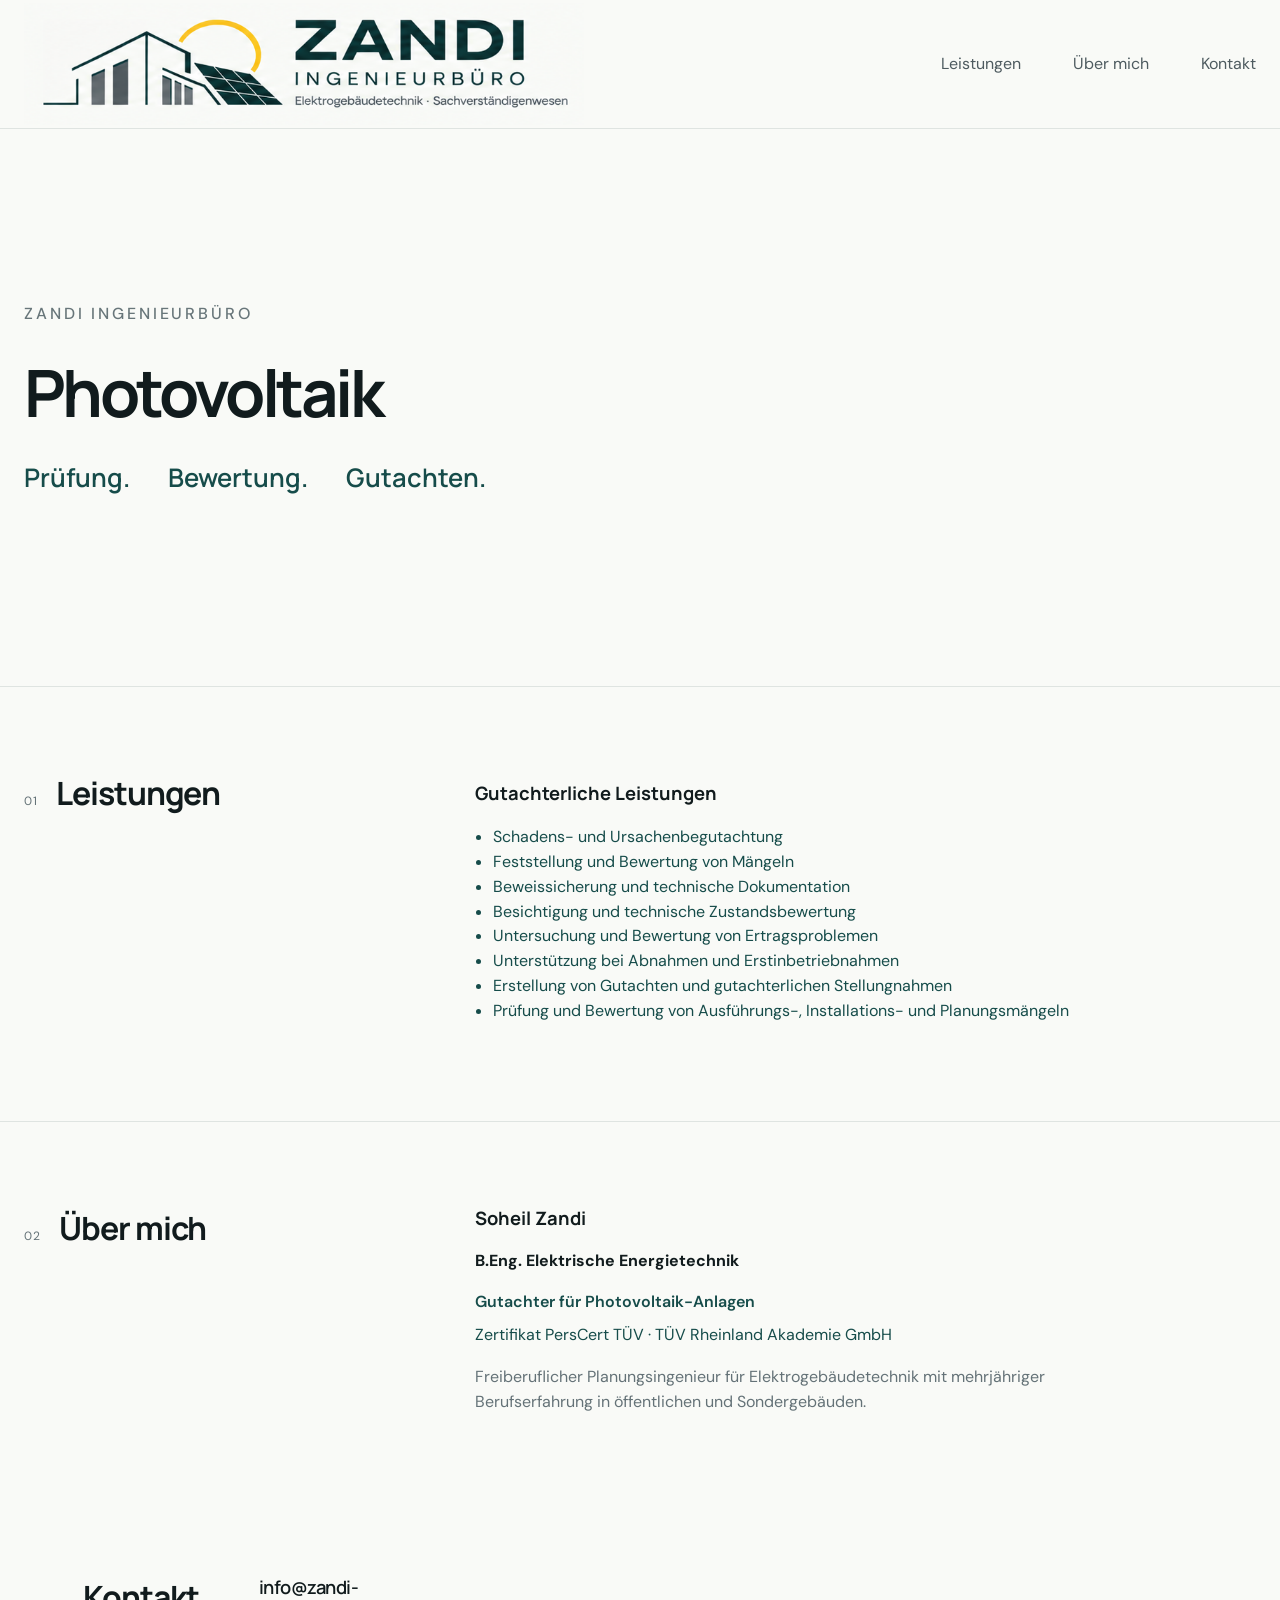
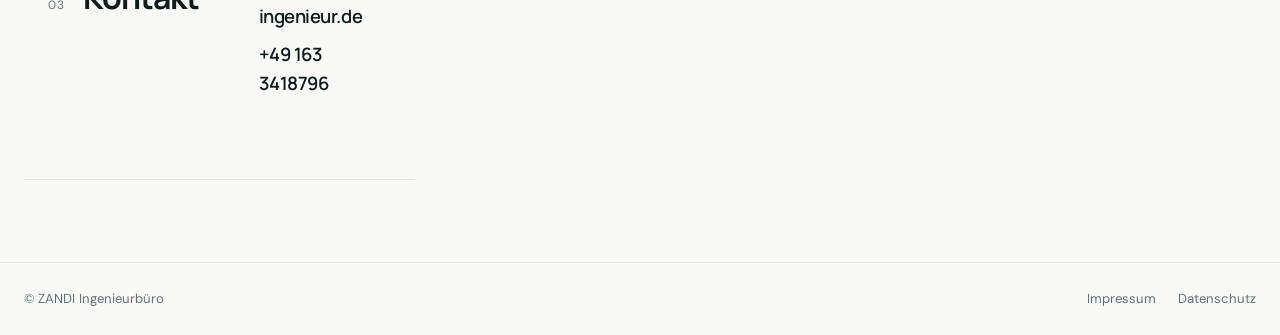
==== index.html @ fc0c9cb9 "Update index.html" ====
<!doctype html>
<html lang="de">
<head>
<meta charset="utf-8"><meta name="viewport" content="width=device-width,initial-scale=1">
<meta name="description" content="ZANDI Ingenieurbüro – Elektrogebäudetechnik und Sachverständigenwesen. Gutachter für Photovoltaik-Anlagen (TÜV).">
<title>ZANDI Ingenieurbüro</title><link rel="stylesheet" href="style.css">
</head>
<body>
<header class="site-header"><div class="container header-inner">
<a class="brand" href="#start" aria-label="ZANDI Ingenieurbüro"><img src="media/logo-zandi.png" alt="ZANDI Ingenieurbüro – Elektrogebäudetechnik · Sachverständigenwesen" class="site-logo"></a>
<nav><a href="#leistungen">Leistungen</a><a href="#ueber-mich">Über mich</a><a href="#kontakt">Kontakt</a></nav>
</div></header>
<main>
<section id="start" class="hero"><div class="container hero-content"><p class="eyebrow">ZANDI Ingenieurbüro</p><h1>Photovoltaik</h1><div class="hero-lines"><span>Prüfung.</span><span>Bewertung.</span><span>Gutachten.</span></div></div></section>
<section id="leistungen" class="section"><div class="container"><div class="section-heading"><span class="section-number">01</span><h2>Leistungen</h2></div>
<div class="cards">
<article class="card">
  <h3>Gutachterliche Leistungen</h3>
  <ul>
  <li>Schadens- und Ursachenbegutachtung</li>
  <li>Feststellung und Bewertung von Mängeln</li>
  <li>Beweissicherung und technische Dokumentation</li>
  <li>Besichtigung und technische Zustandsbewertung</li>
  <li>Untersuchung und Bewertung von Ertragsproblemen</li>
  <li>Unterstützung bei Abnahmen und Erstinbetriebnahmen</li>
  <li>Erstellung von Gutachten und gutachterlichen Stellungnahmen</li>
  <li>Prüfung und Bewertung von Ausführungs-, Installations- und Planungsmängeln</li>
</ul>
</article>
</div></div></section>
<section id="ueber-mich" class="section"><div class="container about-grid"><div class="section-heading"><span class="section-number">02</span><h2>Über mich</h2></div>
<div class="about-copy">
  <h3>Soheil Zandi</h3>
  <p class="degree"><strong>B.Eng. Elektrische Energietechnik</strong></p>
  <p class="qualification">Gutachter für Photovoltaik-Anlagen</p>
  <p class="certificate">Zertifikat PersCert TÜV · TÜV Rheinland Akademie GmbH</p>
  <p>Freiberuflicher Planungsingenieur für Elektrogebäudetechnik mit mehrjähriger Berufserfahrung in öffentlichen und Sondergebäuden.</p>
</div>
<section id="kontakt" class="section"><div class="container contact-grid"><div class="section-heading"><span class="section-number">03</span><h2>Kontakt</h2></div>
<div class="contact-copy"><a href="mailto:info@zandi-ingenieur.de">info@zandi-ingenieur.de</a><a href="tel:+491633418796">+49 163 3418796</a></div></div></section>
</main>
<footer class="site-footer"><div class="container footer-inner"><span>© ZANDI Ingenieurbüro</span><div><a href="impressum.html">Impressum</a><a href="datenschutz.html">Datenschutz</a></div></div></footer>
</body></html>
---- style.css ----
@import url('https://fonts.googleapis.com/css2?family=DM+Sans:wght@400;500;600&family=Manrope:wght@500;600;700&display=swap');

:root{
  --bg:#f9faf7;
  --surface:#ffffff;
  --text:#111b1d;
  --muted:#647277;
  --line:#dfe4e1;
  --accent:#164c4a;
  --max:1400px;
}

*{box-sizing:border-box}
html{scroll-behavior:smooth}
body{
  margin:0;
  background:var(--bg);
  color:var(--text);
  font-family:"DM Sans",Arial,sans-serif;
  line-height:1.55;
}
a{color:inherit;text-decoration:none}
.container{width:min(calc(100% - 48px),var(--max));margin:auto}

.site-header{
  position:sticky;
  top:0;
  z-index:10;
  background:rgba(249,250,247,.97);
  border-bottom:1px solid var(--line);
  backdrop-filter:blur(8px);
}
.header-inner{
  min-height:128px;
  display:flex;
  align-items:center;
  justify-content:space-between;
  gap:40px;
}
.brand{display:flex;align-items:center}
.site-logo{
  width:560px;
  height:auto;
  display:block;
}
nav{
  display:flex;
  gap:52px;
  font-size:1rem;
  color:#4e5b60;
}
nav a:hover,.site-footer a:hover,.contact-copy a:hover{color:var(--accent)}

.hero{
  min-height:62vh;
  display:flex;
  align-items:center;
  border-bottom:1px solid var(--line);
}
.hero-content{padding:105px 0 120px}
.eyebrow{
  margin:0 0 32px;
  color:#68767a;
  font-size:1rem;
  text-transform:uppercase;
  letter-spacing:.18em;
  font-weight:500;
}
h1,h2,h3{font-family:"Manrope",Arial,sans-serif;margin:0}
h1{
  max-width:1120px;
  font-size:clamp(3.2rem,5.1vw,5.2rem);
  line-height:1.02;
  letter-spacing:-.055em;
  font-weight:700;
}
.hero-lines{
  margin-top:32px;
  display:flex;
  flex-wrap:wrap;
  gap:10px 38px;
  font-family:"Manrope",Arial,sans-serif;
  font-size:clamp(1.25rem,2vw,1.65rem);
  font-weight:600;
  color:var(--accent);
}

.section{padding:82px 0;border-bottom:1px solid var(--line)}
.section-heading{display:flex;align-items:baseline;gap:18px;margin-bottom:38px}
.section-number{color:var(--muted);font-size:.75rem;letter-spacing:.1em}
h2{font-size:2rem;letter-spacing:-.035em}
.cards{display:grid;grid-template-columns:1fr 2fr;gap:60px;max-width:none}
.card{background:transparent;border:none;padding:0;min-height:0;grid-column:2;margin-top:-78px}
.card h3{font-size:1.15rem;margin-bottom:18px}
.card p{margin:0;color:var(--muted)}
.card li{color:var(--accent)}
.card ul{padding-left:18px}
.about-grid,.contact-grid{display:grid;grid-template-columns:1fr 2fr;gap:60px}
.about-grid .section-heading,.contact-grid .section-heading{margin-bottom:0}
.about-copy{max-width:700px}
.about-copy h3{font-size:1.15rem;margin-bottom:6px}
.qualification{margin:0 0 18px;color:var(--accent);font-weight:600}
.about-copy>p:last-child{color:var(--muted);max-width:650px}
.contact-copy{display:flex;flex-direction:column;gap:10px;font-family:"Manrope",Arial,sans-serif;font-size:1.15rem;font-weight:600;letter-spacing:-.025em}
.site-footer{padding:26px 0;color:var(--muted);font-size:.82rem}
.footer-inner{display:flex;justify-content:space-between;gap:20px}
.footer-inner div{display:flex;gap:22px}

@media(max-width:900px){
  .header-inner{min-height:100px}
  .site-logo{width:430px}
  nav{gap:24px;font-size:.9rem}
  .hero-content{padding:80px 0 90px}
}
@media(max-width:760px){
  .container{width:min(calc(100% - 32px),var(--max))}
  .header-inner{min-height:78px}
  .site-logo{width:250px}
  nav{gap:12px;font-size:.78rem}
  .hero{min-height:58vh}
  .hero-content{padding:62px 0}
  .eyebrow{font-size:.75rem;margin-bottom:22px}
  h1{font-size:clamp(2.35rem,10vw,4rem)}
  .hero-lines{gap:8px 22px;font-size:1.15rem}
  .cards{grid-template-columns:1fr}
  .card{min-height:auto;grid-column:1}
  .about-grid,.contact-grid{grid-template-columns:1fr;gap:26px}
  .section{padding:64px 0}
  .section-heading{margin-bottom:26px}
  .footer-inner{flex-direction:column}
}

/* Legal pages */
.legal-copy{max-width:900px}
.legal-copy .section-heading{margin-bottom:58px}
.legal-copy h1{max-width:none}
.legal-copy h3{font-size:1.45rem;margin-top:34px;margin-bottom:10px}
.legal-copy p{max-width:820px;margin:0 0 18px}
.legal-copy ul{max-width:820px;color:var(--text);padding-left:22px}
.legal-copy li{margin-bottom:6px}
@media(max-width:760px){
  .legal-copy .section-heading{margin-bottom:36px}
  .legal-copy h3{font-size:1.25rem;margin-top:28px}
}

.certificate{
  margin-top:-10px;
  margin-bottom:18px;
  font-size:1rem;
  font-weight:400;
  color:var(--accent);
}
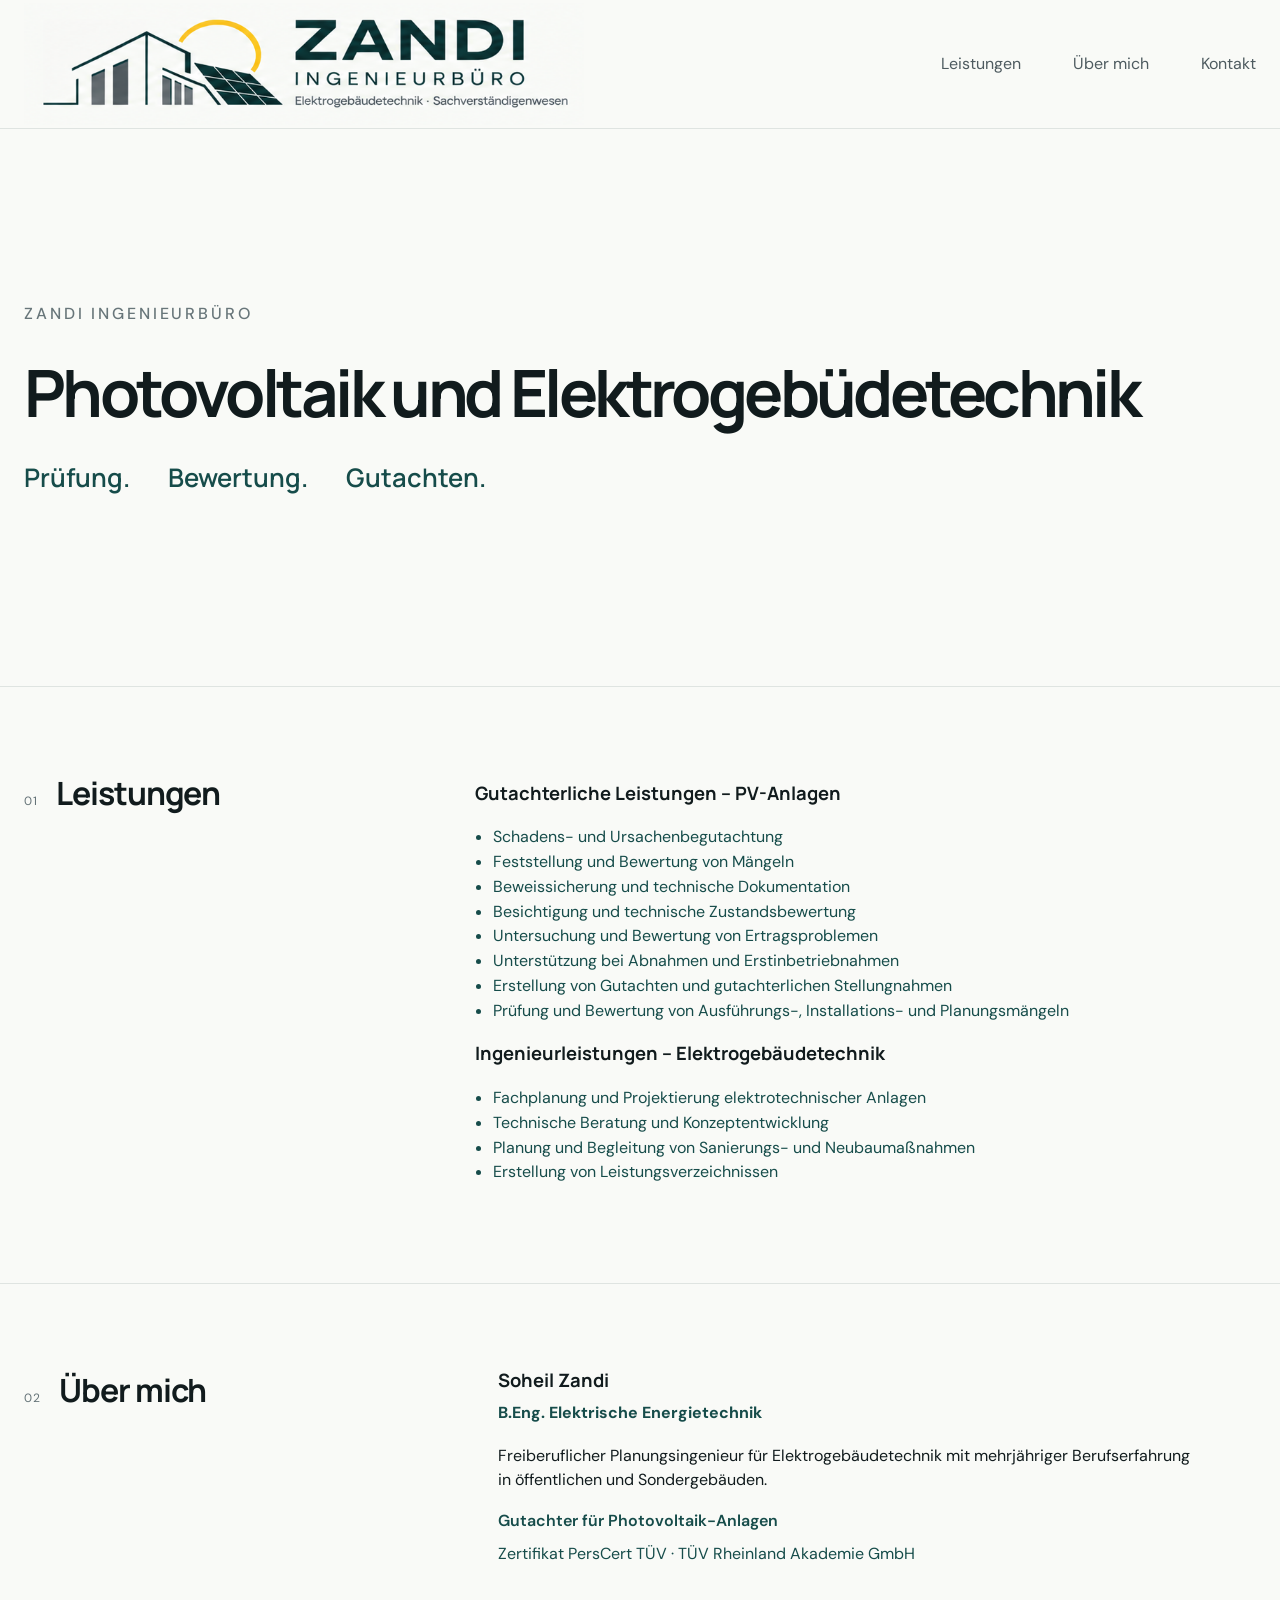
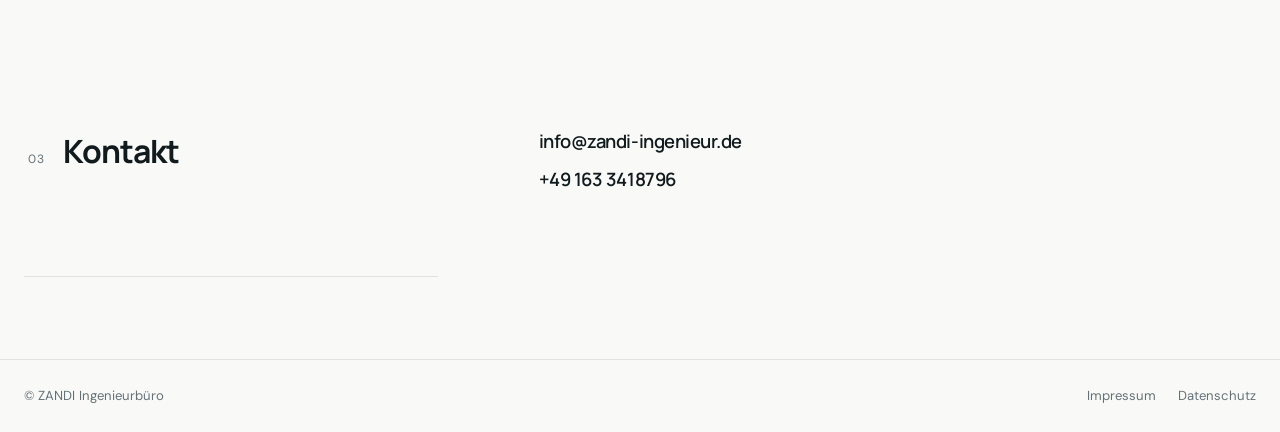
==== commit c9dcb472: "Update index.html" ====
--- a/index.html
+++ b/index.html
@@ -11,31 +11,39 @@
 <nav><a href="#leistungen">Leistungen</a><a href="#ueber-mich">Über mich</a><a href="#kontakt">Kontakt</a></nav>
 </div></header>
 <main>
-<section id="start" class="hero"><div class="container hero-content"><p class="eyebrow">ZANDI Ingenieurbüro</p><h1>Photovoltaik</h1><div class="hero-lines"><span>Prüfung.</span><span>Bewertung.</span><span>Gutachten.</span></div></div></section>
+<section id="start" class="hero"><div class="container hero-content"><p class="eyebrow">ZANDI Ingenieurbüro</p><h1>Photovoltaik und Elektrogebüdetechnik</h1><div class="hero-lines"><span>Prüfung.</span><span>Bewertung.</span><span>Gutachten.</span></div></div></section>
 <section id="leistungen" class="section"><div class="container"><div class="section-heading"><span class="section-number">01</span><h2>Leistungen</h2></div>
 <div class="cards">
 <article class="card">
-  <h3>Gutachterliche Leistungen</h3>
+  <h3>Gutachterliche Leistungen – PV-Anlagen</h3>
   <ul>
-  <li>Schadens- und Ursachenbegutachtung</li>
-  <li>Feststellung und Bewertung von Mängeln</li>
-  <li>Beweissicherung und technische Dokumentation</li>
-  <li>Besichtigung und technische Zustandsbewertung</li>
-  <li>Untersuchung und Bewertung von Ertragsproblemen</li>
-  <li>Unterstützung bei Abnahmen und Erstinbetriebnahmen</li>
-  <li>Erstellung von Gutachten und gutachterlichen Stellungnahmen</li>
-  <li>Prüfung und Bewertung von Ausführungs-, Installations- und Planungsmängeln</li>
-</ul>
+    <li>Schadens- und Ursachenbegutachtung</li>
+    <li>Feststellung und Bewertung von Mängeln</li>
+    <li>Beweissicherung und technische Dokumentation</li>
+    <li>Besichtigung und technische Zustandsbewertung</li>
+    <li>Untersuchung und Bewertung von Ertragsproblemen</li>
+    <li>Unterstützung bei Abnahmen und Erstinbetriebnahmen</li>
+    <li>Erstellung von Gutachten und gutachterlichen Stellungnahmen</li>
+    <li>Prüfung und Bewertung von Ausführungs-, Installations- und Planungsmängeln</li>
+  </ul>
+
+  <h3>Ingenieurleistungen – Elektrogebäudetechnik</h3>
+  <ul>
+    <li>Fachplanung und Projektierung elektrotechnischer Anlagen</li>
+    <li>Technische Beratung und Konzeptentwicklung</li>
+    <li>Planung und Begleitung von Sanierungs- und Neubaumaßnahmen</li>
+    <li>Erstellung von Leistungsverzeichnissen</li>
+  </ul>
 </article>
 </div></div></section>
 <section id="ueber-mich" class="section"><div class="container about-grid"><div class="section-heading"><span class="section-number">02</span><h2>Über mich</h2></div>
 <div class="about-copy">
   <h3>Soheil Zandi</h3>
   <p class="degree"><strong>B.Eng. Elektrische Energietechnik</strong></p>
+  <p>Freiberuflicher Planungsingenieur für Elektrogebäudetechnik mit mehrjähriger Berufserfahrung in öffentlichen und Sondergebäuden.</p>
   <p class="qualification">Gutachter für Photovoltaik-Anlagen</p>
   <p class="certificate">Zertifikat PersCert TÜV · TÜV Rheinland Akademie GmbH</p>
-  <p>Freiberuflicher Planungsingenieur für Elektrogebäudetechnik mit mehrjähriger Berufserfahrung in öffentlichen und Sondergebäuden.</p>
-</div>
+ </div>
 <section id="kontakt" class="section"><div class="container contact-grid"><div class="section-heading"><span class="section-number">03</span><h2>Kontakt</h2></div>
 <div class="contact-copy"><a href="mailto:info@zandi-ingenieur.de">info@zandi-ingenieur.de</a><a href="tel:+491633418796">+49 163 3418796</a></div></div></section>
 </main>
--- a/style.css
+++ b/style.css
@@ -99,9 +99,23 @@
 .about-grid .section-heading,.contact-grid .section-heading{margin-bottom:0}
 .about-copy{max-width:700px}
 .about-copy h3{font-size:1.15rem;margin-bottom:6px}
+.degree{margin:0 0 6px;color:var(--text)}
+.degree{margin:0 0 18px;color:var(--accent)}
 .qualification{margin:0 0 18px;color:var(--accent);font-weight:600}
-.about-copy>p:last-child{color:var(--muted);max-width:650px}
-.contact-copy{display:flex;flex-direction:column;gap:10px;font-family:"Manrope",Arial,sans-serif;font-size:1.15rem;font-weight:600;letter-spacing:-.025em}
+.about-copy>p:last-child{color:var(--accent);max-width:650px}
+.contact-copy{
+  position:relative;
+  left:0;
+  grid-column:2;
+  display:flex;
+  flex-direction:column;
+  gap:10px;
+  white-space:nowrap;
+  font-family:"Manrope",Arial,sans-serif;
+  font-size:1.15rem;
+  font-weight:600;
+  letter-spacing:-.025em;
+}
 .site-footer{padding:26px 0;color:var(--muted);font-size:.82rem}
 .footer-inner{display:flex;justify-content:space-between;gap:20px}
 .footer-inner div{display:flex;gap:22px}
@@ -123,7 +137,7 @@
   h1{font-size:clamp(2.35rem,10vw,4rem)}
   .hero-lines{gap:8px 22px;font-size:1.15rem}
   .cards{grid-template-columns:1fr}
-  .card{min-height:auto;grid-column:1}
+  .card{min-height:auto;grid-column:1;margin-top:0}
   .about-grid,.contact-grid{grid-template-columns:1fr;gap:26px}
   .section{padding:64px 0}
   .section-heading{margin-bottom:26px}
@@ -150,3 +164,15 @@
   font-weight:400;
   color:var(--accent);
 }
+/* Finale Positionierung Kontakt – Desktop */
+@media(min-width:761px){
+  #kontakt .section-heading{
+    position:relative;
+    left:-20px;
+  }
+
+  #kontakt .contact-copy{
+    position:relative;
+    left:280px;
+    white-space:nowrap;
+  }
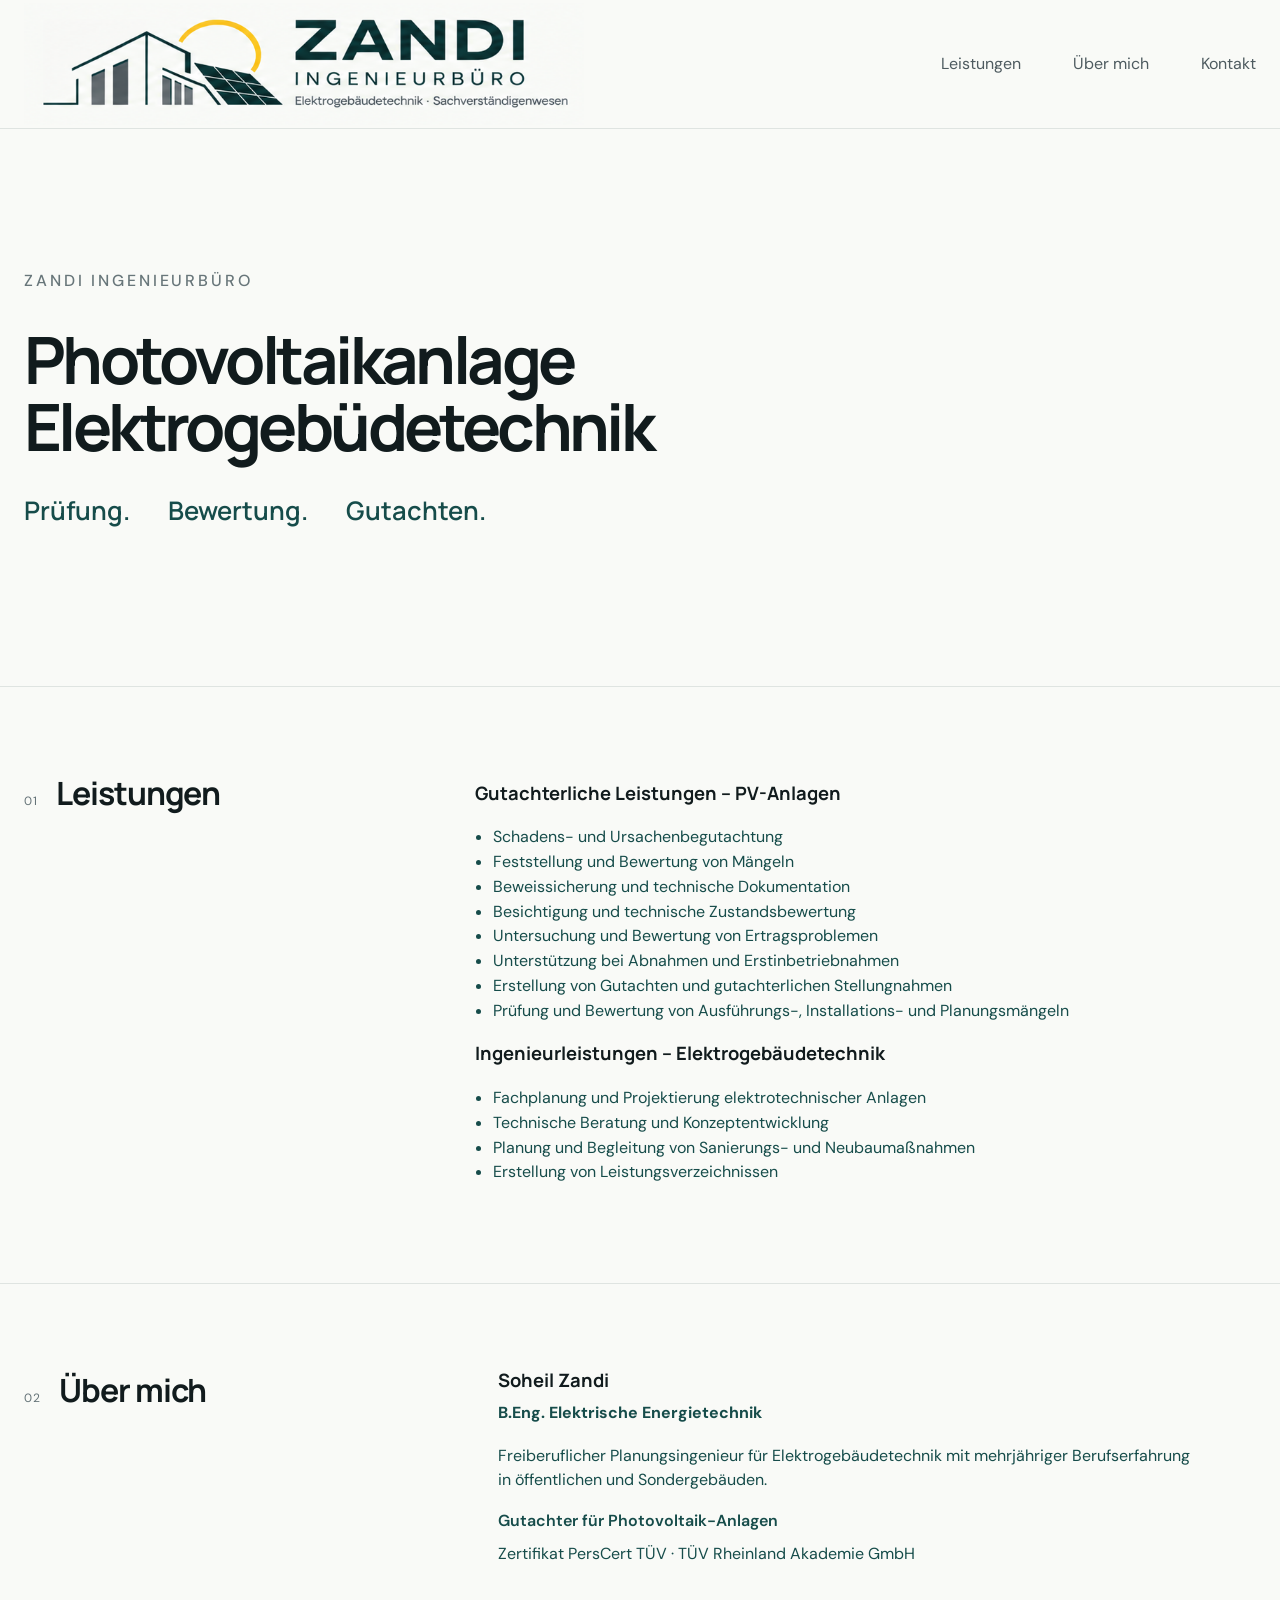
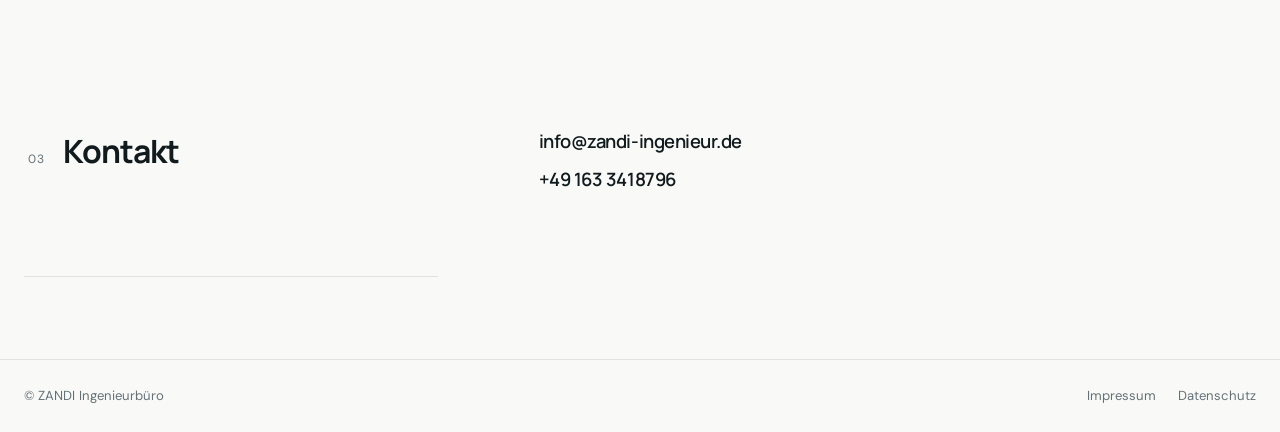
==== commit ba103f2c: "Update index.html" ====
--- a/index.html
+++ b/index.html
@@ -11,7 +11,7 @@
 <nav><a href="#leistungen">Leistungen</a><a href="#ueber-mich">Über mich</a><a href="#kontakt">Kontakt</a></nav>
 </div></header>
 <main>
-<section id="start" class="hero"><div class="container hero-content"><p class="eyebrow">ZANDI Ingenieurbüro</p><h1>Photovoltaik und Elektrogebüdetechnik</h1><div class="hero-lines"><span>Prüfung.</span><span>Bewertung.</span><span>Gutachten.</span></div></div></section>
+<section id="start" class="hero"><div class="container hero-content"><p class="eyebrow">ZANDI Ingenieurbüro</p><h1>Photovoltaikanlage Elektrogebüdetechnik</h1><div class="hero-lines"><span>Prüfung.</span><span>Bewertung.</span><span>Gutachten.</span></div></div></section>
 <section id="leistungen" class="section"><div class="container"><div class="section-heading"><span class="section-number">01</span><h2>Leistungen</h2></div>
 <div class="cards">
 <article class="card">
@@ -40,7 +40,7 @@
 <div class="about-copy">
   <h3>Soheil Zandi</h3>
   <p class="degree"><strong>B.Eng. Elektrische Energietechnik</strong></p>
-  <p>Freiberuflicher Planungsingenieur für Elektrogebäudetechnik mit mehrjähriger Berufserfahrung in öffentlichen und Sondergebäuden.</p>
+ <p class="freelance">Freiberuflicher Planungsingenieur für Elektrogebäudetechnik mit mehrjähriger Berufserfahrung in öffentlichen und Sondergebäuden.</p>
   <p class="qualification">Gutachter für Photovoltaik-Anlagen</p>
   <p class="certificate">Zertifikat PersCert TÜV · TÜV Rheinland Akademie GmbH</p>
  </div>
--- a/style.css
+++ b/style.css
@@ -176,3 +176,6 @@
     left:280px;
     white-space:nowrap;
   }
+.freelance{
+  color:var(--accent);
+}
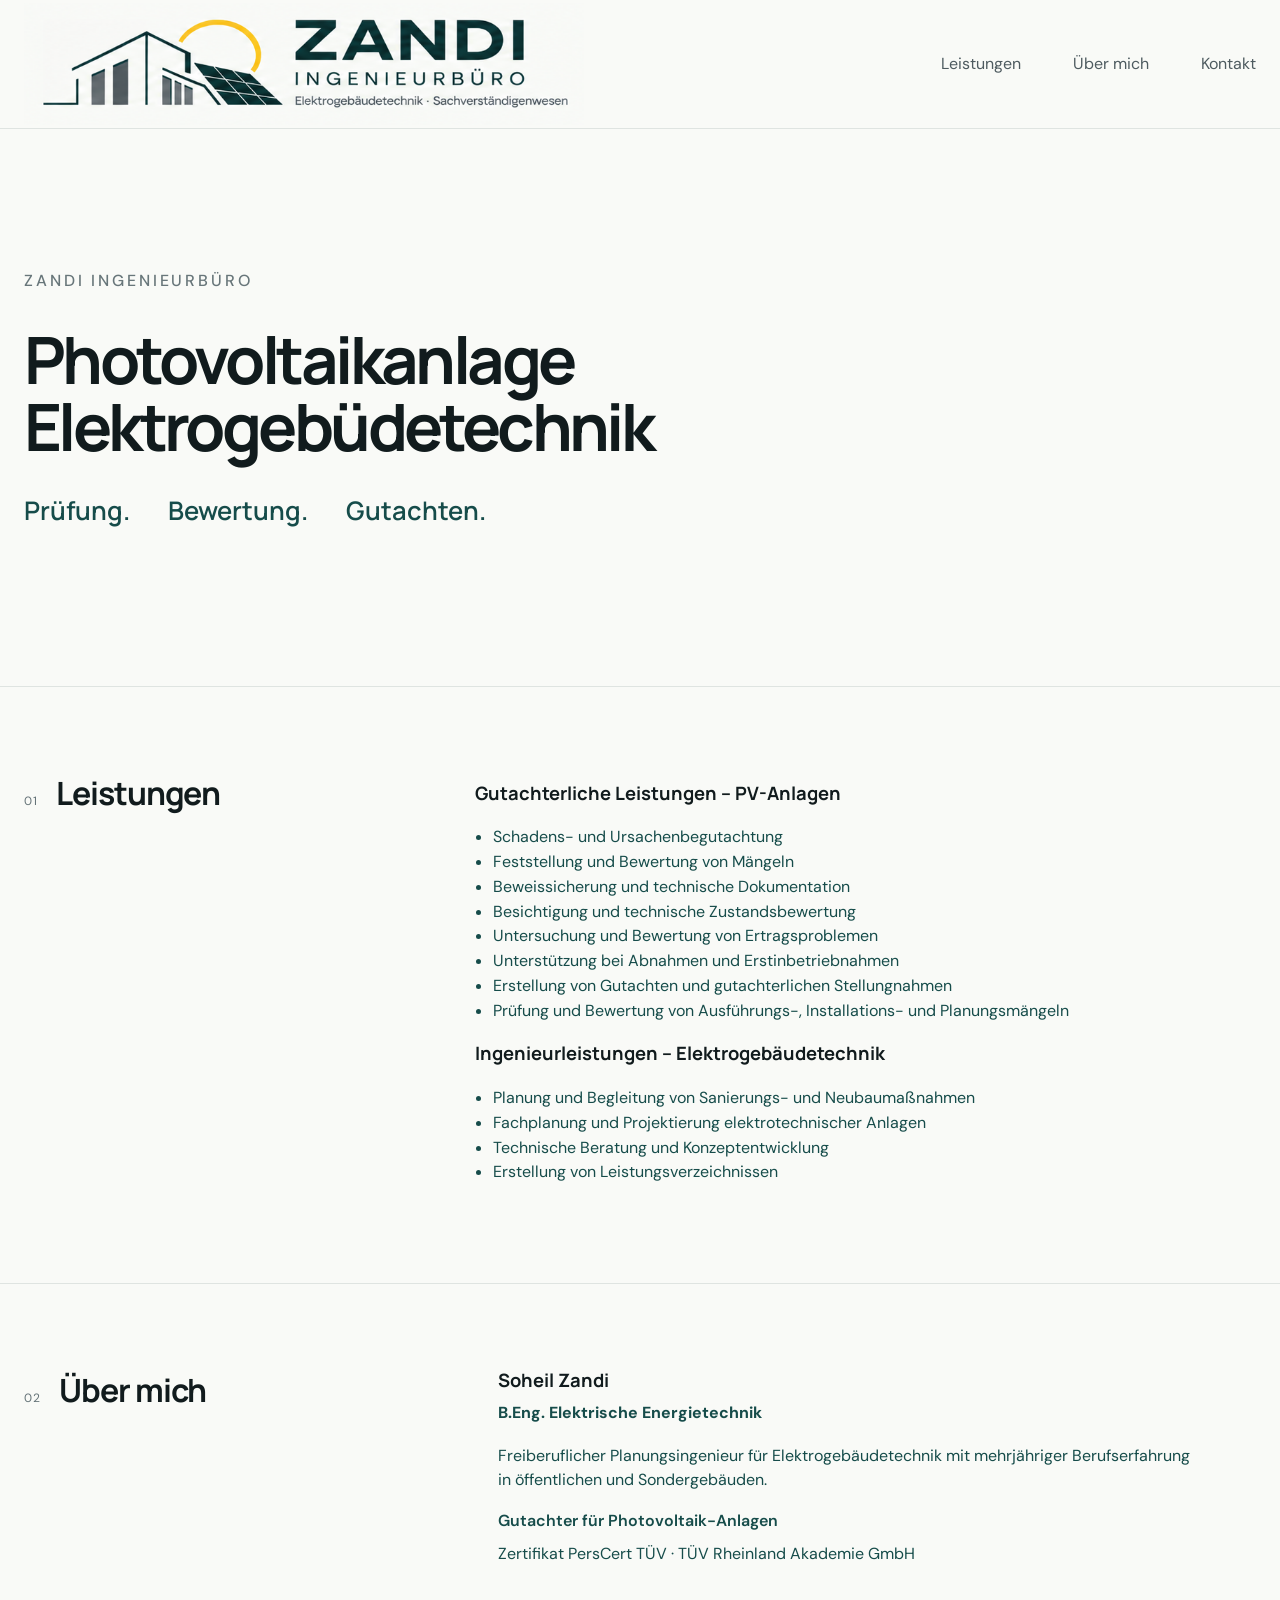
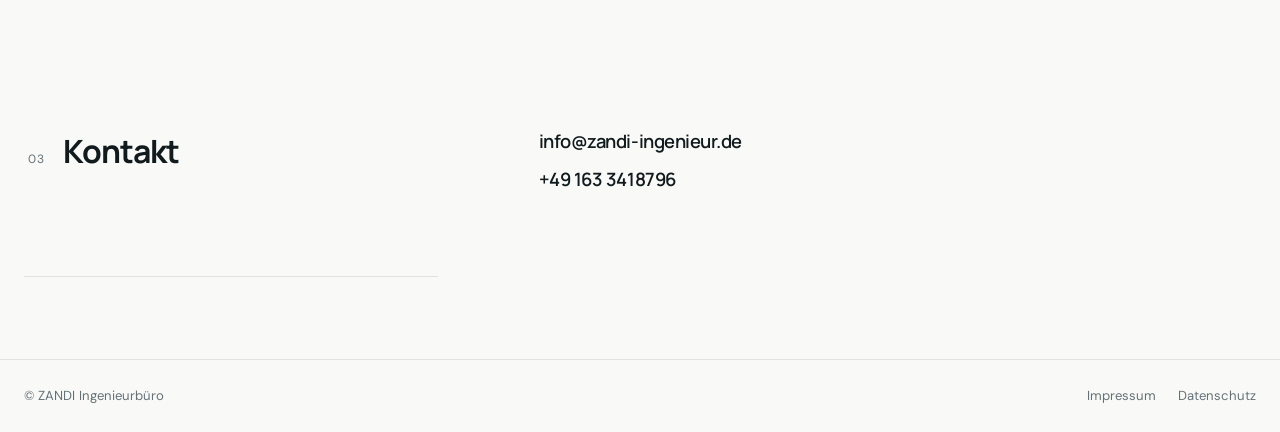
==== commit b442b428: "Update index.html" ====
--- a/index.html
+++ b/index.html
@@ -29,9 +29,9 @@
 
   <h3>Ingenieurleistungen – Elektrogebäudetechnik</h3>
   <ul>
+    <li>Planung und Begleitung von Sanierungs- und Neubaumaßnahmen</li>
     <li>Fachplanung und Projektierung elektrotechnischer Anlagen</li>
     <li>Technische Beratung und Konzeptentwicklung</li>
-    <li>Planung und Begleitung von Sanierungs- und Neubaumaßnahmen</li>
     <li>Erstellung von Leistungsverzeichnissen</li>
   </ul>
 </article>
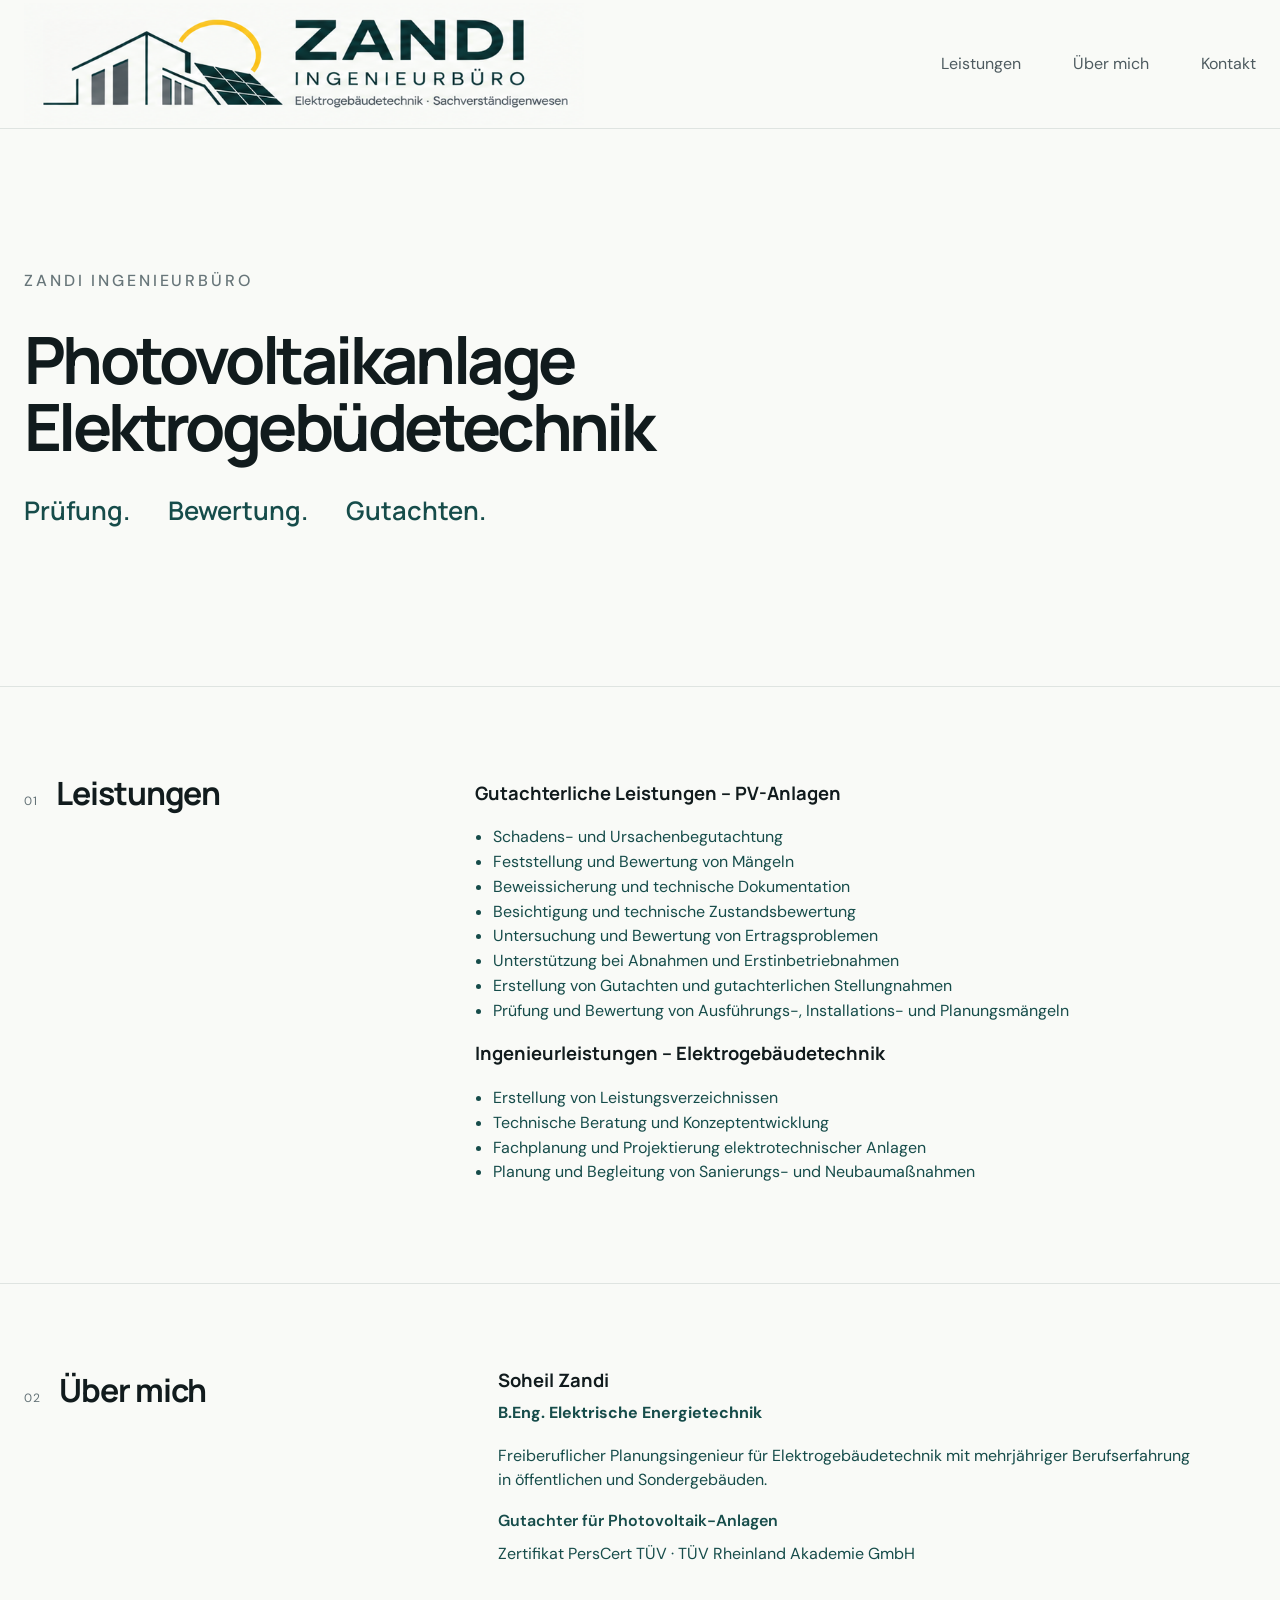
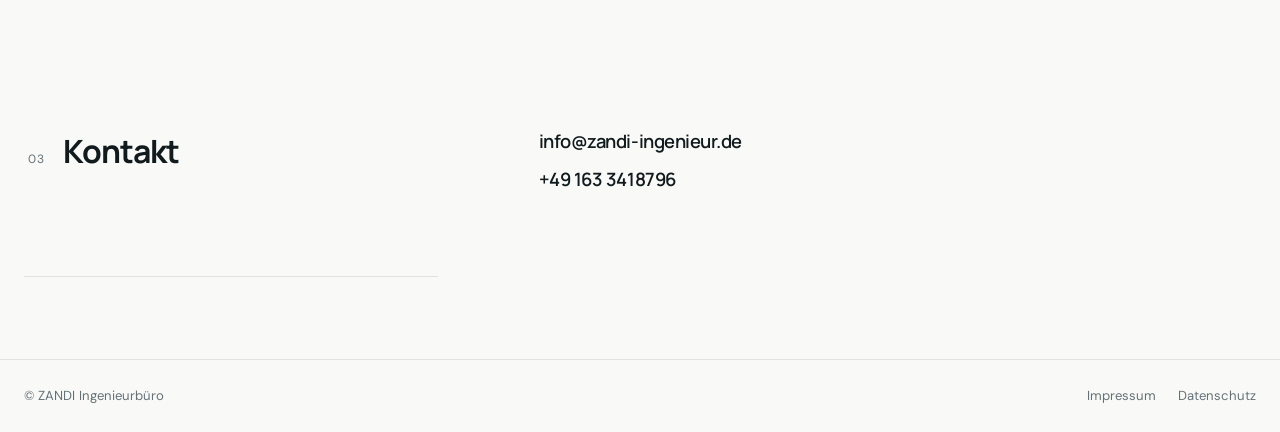
==== commit 398673f8: "Update index.html" ====
--- a/index.html
+++ b/index.html
@@ -29,11 +29,11 @@
 
   <h3>Ingenieurleistungen – Elektrogebäudetechnik</h3>
   <ul>
+    <li>Erstellung von Leistungsverzeichnissen</li>
+    <li>Technische Beratung und Konzeptentwicklung</li>
+    <li>Fachplanung und Projektierung elektrotechnischer Anlagen</li>
     <li>Planung und Begleitung von Sanierungs- und Neubaumaßnahmen</li>
-    <li>Fachplanung und Projektierung elektrotechnischer Anlagen</li>
-    <li>Technische Beratung und Konzeptentwicklung</li>
-    <li>Erstellung von Leistungsverzeichnissen</li>
-  </ul>
+    </ul>
 </article>
 </div></div></section>
 <section id="ueber-mich" class="section"><div class="container about-grid"><div class="section-heading"><span class="section-number">02</span><h2>Über mich</h2></div>
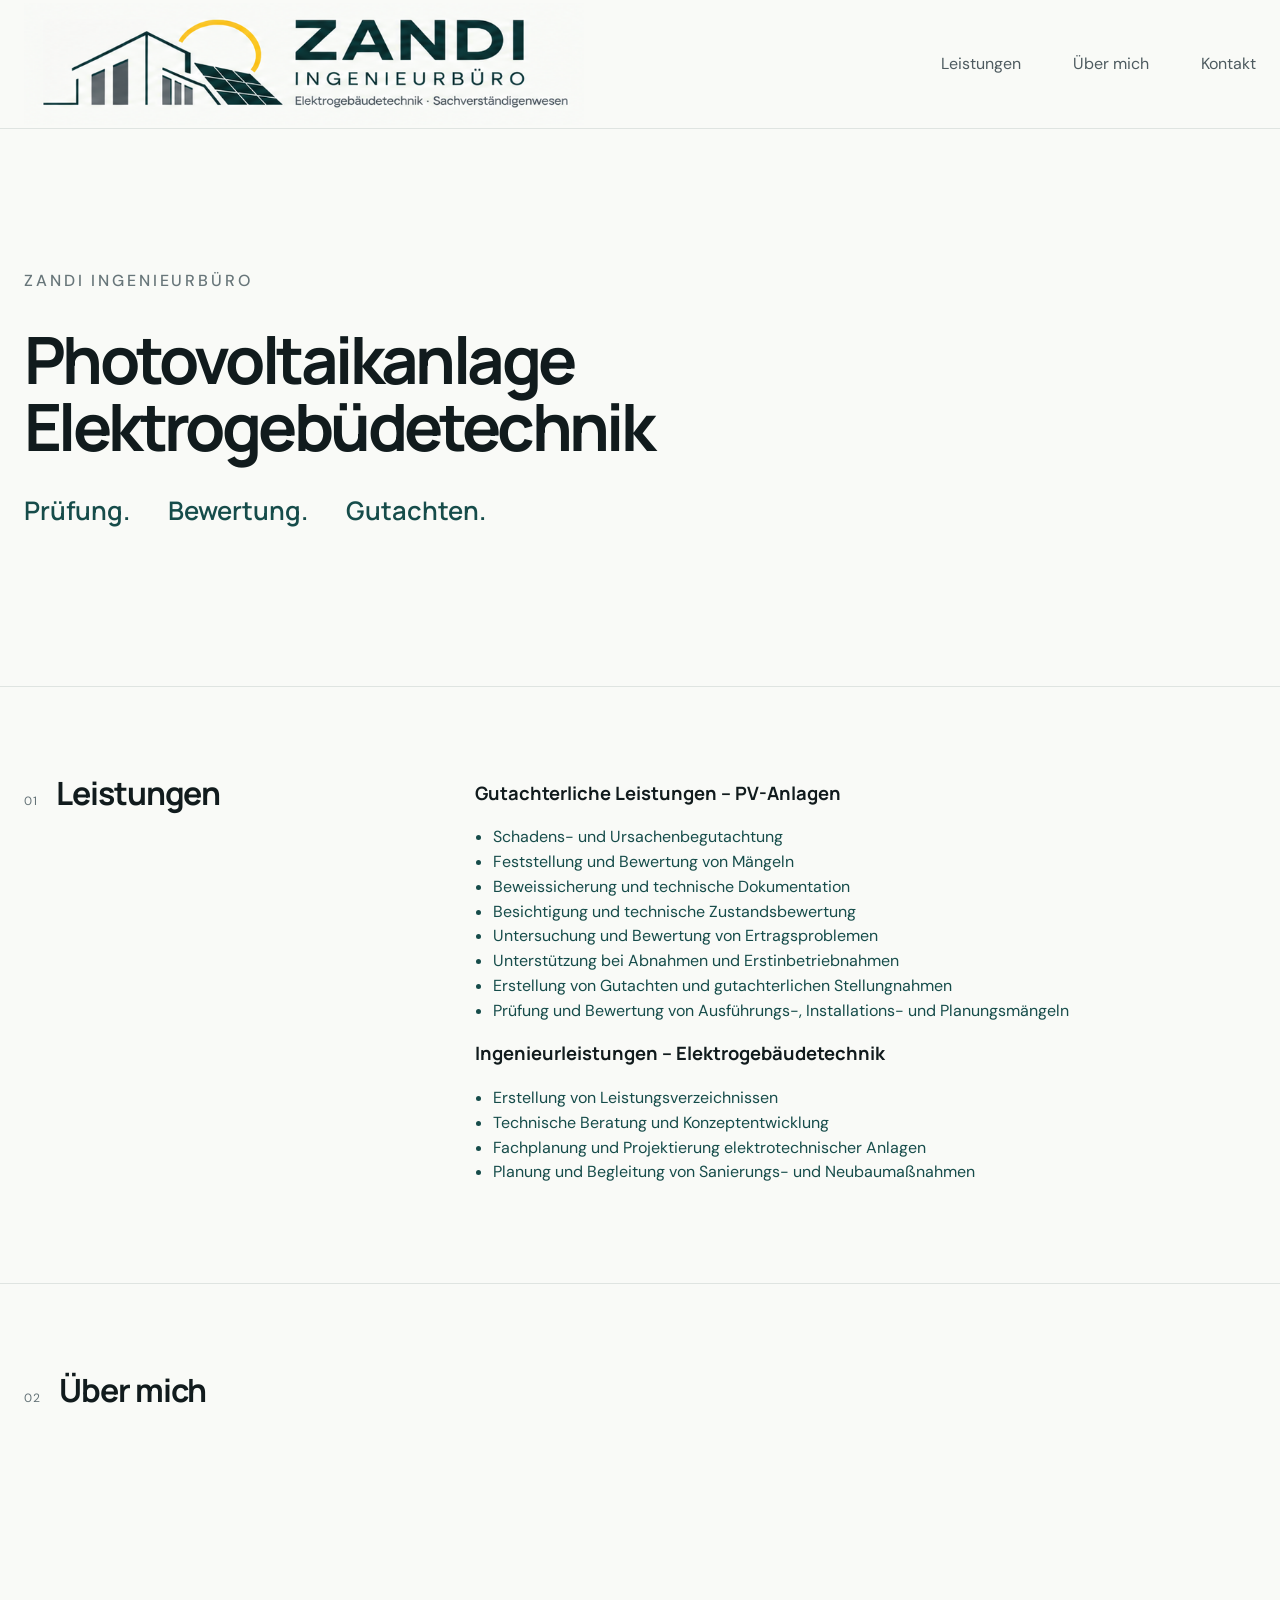
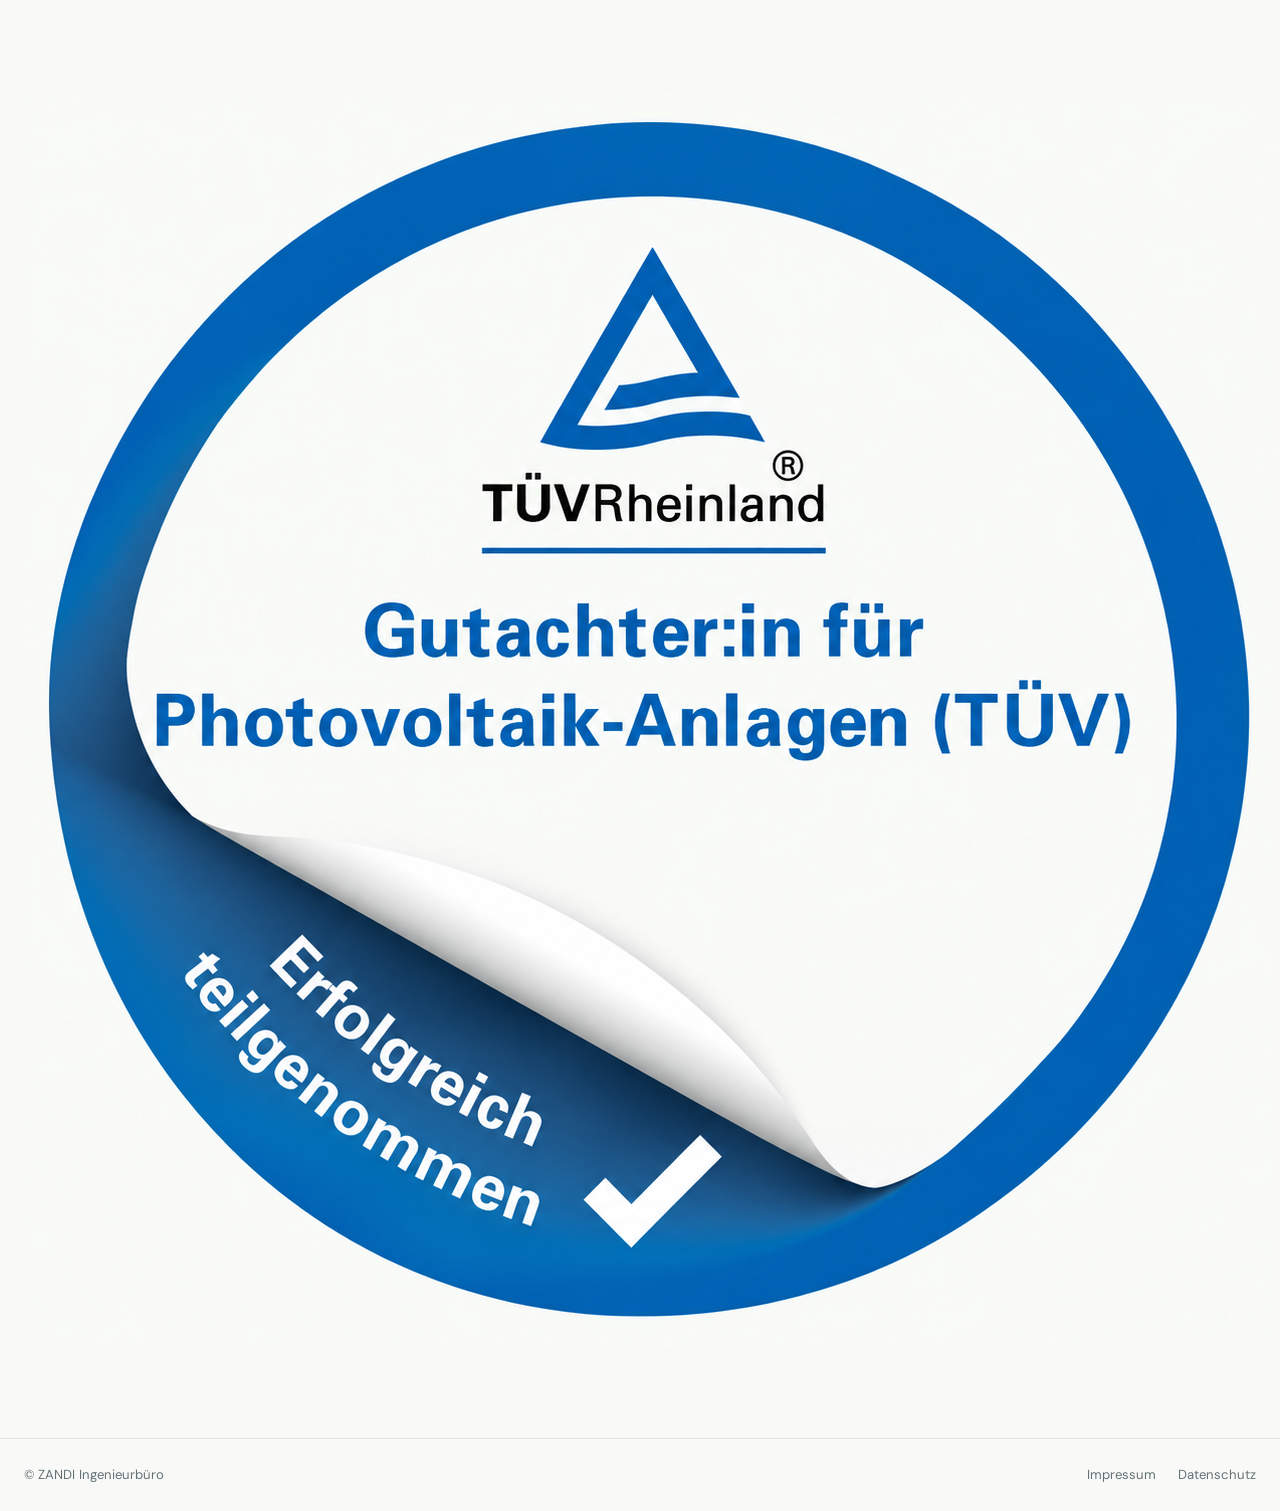
==== commit 8f1339f6: "Update index.html" ====
--- a/index.html
+++ b/index.html
@@ -44,6 +44,9 @@
   <p class="qualification">Gutachter für Photovoltaik-Anlagen</p>
   <p class="certificate">Zertifikat PersCert TÜV · TÜV Rheinland Akademie GmbH</p>
  </div>
+  <div class="tuv-badge">
+  <img src="media/tuv-perscert-pv.png" alt="TÜV Rheinland – Gutachter für Photovoltaik-Anlagen (TÜV)">
+</div>
 <section id="kontakt" class="section"><div class="container contact-grid"><div class="section-heading"><span class="section-number">03</span><h2>Kontakt</h2></div>
 <div class="contact-copy"><a href="mailto:info@zandi-ingenieur.de">info@zandi-ingenieur.de</a><a href="tel:+491633418796">+49 163 3418796</a></div></div></section>
 </main>
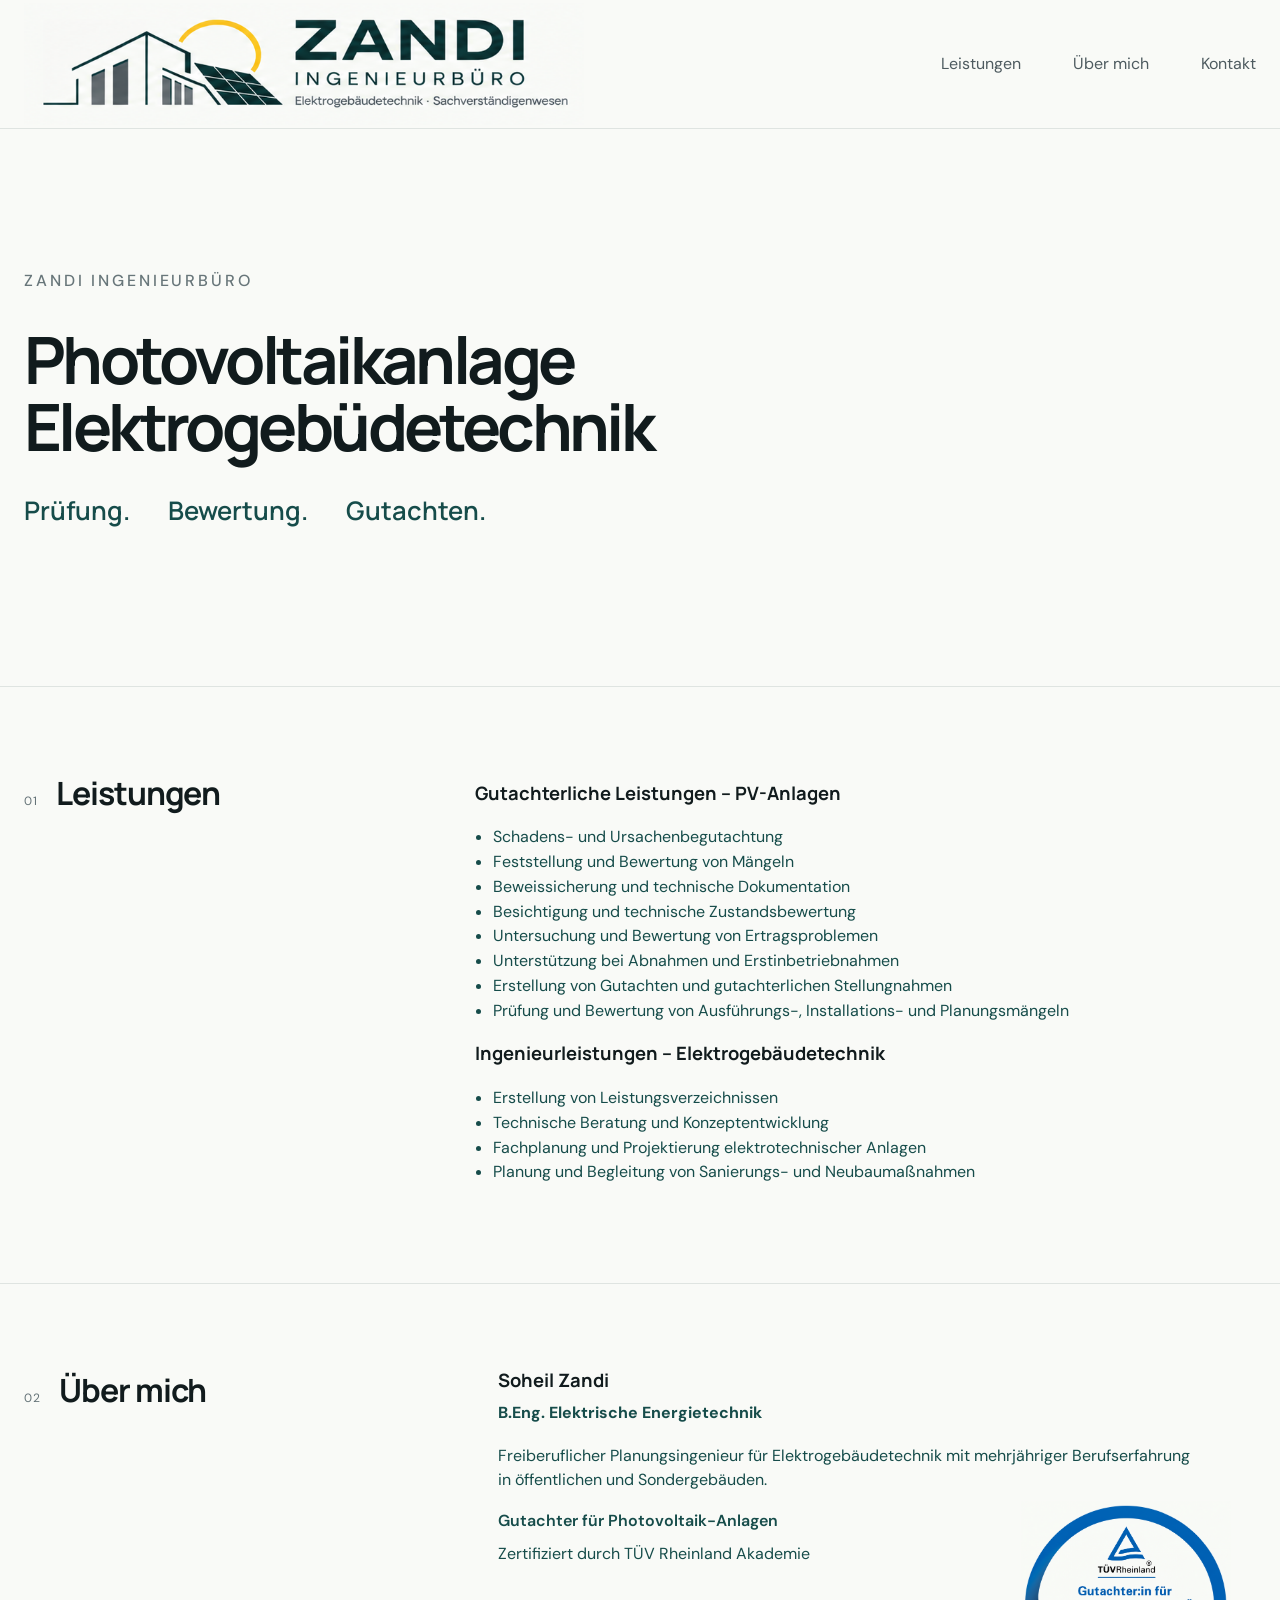
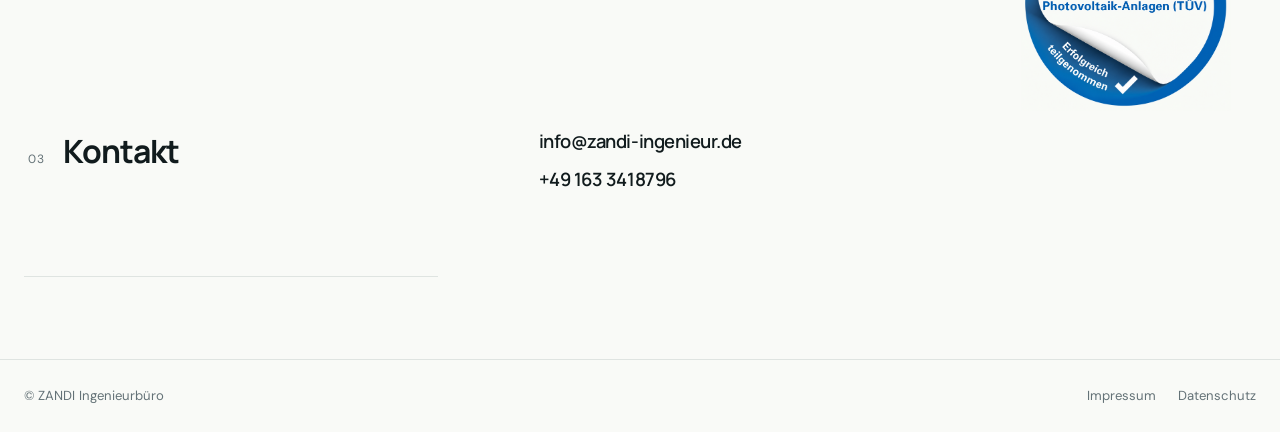
==== commit 8521636a: "Update index.html" ====
--- a/index.html
+++ b/index.html
@@ -42,7 +42,7 @@
   <p class="degree"><strong>B.Eng. Elektrische Energietechnik</strong></p>
  <p class="freelance">Freiberuflicher Planungsingenieur für Elektrogebäudetechnik mit mehrjähriger Berufserfahrung in öffentlichen und Sondergebäuden.</p>
   <p class="qualification">Gutachter für Photovoltaik-Anlagen</p>
-  <p class="certificate">Zertifikat PersCert TÜV · TÜV Rheinland Akademie GmbH</p>
+  <p class="certificate">Zertifiziert durch TÜV Rheinland Akademie </p>
  </div>
   <div class="tuv-badge">
   <img src="media/tuv-perscert-pv.png" alt="TÜV Rheinland – Gutachter für Photovoltaik-Anlagen (TÜV)">
--- a/style.css
+++ b/style.css
@@ -96,6 +96,10 @@
 .card li{color:var(--accent)}
 .card ul{padding-left:18px}
 .about-grid,.contact-grid{display:grid;grid-template-columns:1fr 2fr;gap:60px}
+
+.about-grid{
+  position:relative;
+}
 .about-grid .section-heading,.contact-grid .section-heading{margin-bottom:0}
 .about-copy{max-width:700px}
 .about-copy h3{font-size:1.15rem;margin-bottom:6px}
@@ -176,6 +180,36 @@
     left:280px;
     white-space:nowrap;
   }
+}
+
 .freelance{
   color:var(--accent);
 }
+.tuv-badge{
+  position:absolute;
+  right:25px;
+  top:135px;
+  width:210px;
+}
+
+.tuv-badge img{
+  width:100%;
+  height:auto;
+  display:block;
+}
+
+@media(max-width:760px){
+  .tuv-badge{
+    position:relative !important;
+    right:auto !important;
+    top:auto !important;
+    width:100px !important;
+    margin:25px auto 0 !important;
+  }
+
+  .tuv-badge img{
+    width:100% !important;
+    height:auto !important;
+    display:block !important;
+  }
+}
